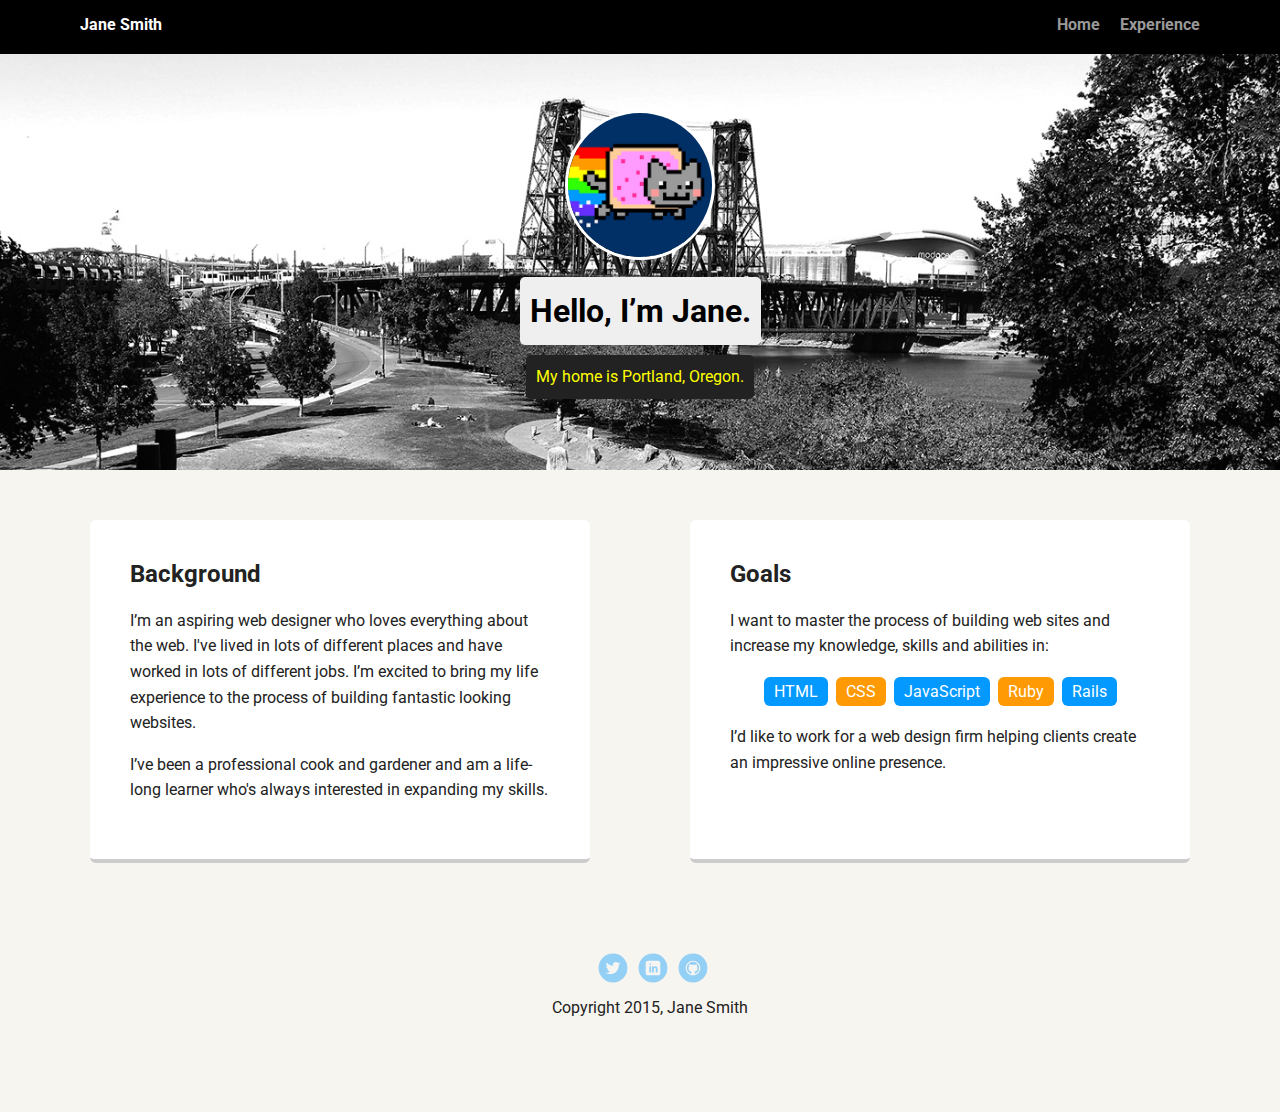
==== index.html @ 93643dab "added project files" ====
<!doctype html>
<html lang="en">
<head>
  <meta charset="utf-8">
  <title>Jane Smith's Profile</title>
  <meta name="viewport" content="width=device-width, initial-scale=1.0">
  <link rel="stylesheet" href="styles.css">
  <link href="https://fonts.googleapis.com/css?family=Muli%7CRoboto:400,300,500,700,900" rel="stylesheet"></head>
  <body>

    <div class="main-nav">
        <ul class="nav">
          <li class="name">Jane Smith</li>
          <li><a href="#">Home</a></li>
          <li><a href="#">Experience</a></li>
        </ul>
    </div>

    <header>
      <img src="images/me.png" alt="Drawing of Jane Smith" class="profile-image">
      <h1 class="tag name">Hello, I’m Jane.</h1>
      <p class="tag location">My home is Portland, Oregon.</p>
    </header>

    <main class="flex">
      <div class="card">
        <h2>Background</h2>
        <p>I’m an aspiring web designer who loves everything about the web. I've lived in lots of different places and have worked in lots of different jobs. I’m excited to bring my life experience to the process of building fantastic looking websites.</p>
        <p>I’ve been a professional cook and gardener and am a life-long learner who's always interested in expanding my skills.</p>
      </div> 

      <div class="card">
        <h2>Goals</h2>
        <p>I want to master the process of building web sites and increase my knowledge, skills and abilities in:</p>
        <ul class="skills">
          <li>HTML</li>
          <li>CSS</li>
          <li>JavaScript</li>
          <li>Ruby</li>
          <li>Rails</li>
        </ul>
        <p>I’d like to work for a web design firm helping clients create an impressive online presence.</p>
      </div> 

    </main>
    <footer>
      <ul>
        <li><a href="#" class="social twitter">Twitter</a></li>
        <li><a href="#" class="social linkedin">LinkedIn</a></li>
        <li><a href="#" class="social github">Github</a></li>
      </ul>
      <p class="copyright">Copyright 2015, Jane Smith</p>
    </footer>
  </body>
  </html>
---- styles.css ----
/* Global Layout Set-up */
* { 
  box-sizing: border-box;
}
  
body {
  margin: 0;
  padding: 0;
  text-align: center;
  font-family: 'Roboto', sans-serif;
  color: #222;
  background: #f7f5f0;
}
/* Link Styles */

a {
  text-decoration: none;
  color: #999;
}
a:hover {
  color: #6633ff;
}

/* Section Styles */

.main-nav {
  width: 100%;
  background: black;
  min-height: 30px;
  padding: 10px;
  position: fixed;
  text-align: center;
}
.nav {
  display: flex;
  justify-content: space-around;
  font-weight: 700;
  list-style-type: none;
  margin: 0 auto;
  padding: 0;
}

.nav .name {
    display: block;
    margin-right: auto;
    color: white;
}
.nav li {
  padding: 5px 10px 10px 10px;
}
.nav a {
  transition: all .5s;
}
.nav a:hover {
  color: white
}

header {
  text-align: center;
  background: url('images/portland.jpg') no-repeat top center ;
  background-size: cover;
  overflow: hidden;
  padding-top: 60px;
}
header {
  line-height: 1.5;
}
header .profile-image {
  margin-top: 50px;
  width: 150px;
  height: 150px;
  border-radius: 50%;
  border: 3px solid white;
  transition: all .5s;
}
header .profile-image:hover {
  transform: scale(1.2) rotate(5deg);
}
.tag {
  background-color: #efefef;
  color: black;
  padding: 10px;
  border-radius: 5px;
  display: table;
  margin: 10px auto;
} 
.location {
  background-color: #222;
  color: yellow;
}
.card {
  margin: 30px;
  padding: 20px 40px 40px;
  max-width: 500px;
  text-align: left;
  background: #fff;
  border-bottom: 4px solid #ccc;
  border-radius: 6px;
  transition: all .5s;
}
.card:hover {
  border-color: #ff99ff;
}

ul.skills {
  padding: 0;
  text-align: center;
}

.skills li {
  border-radius: 6px;
  display: inline-block;
  background: #ff9904;
  color: white;
  padding: 5px 10px;
  margin: 2px;
}

.skills li:nth-child(odd) {
  background: #0399ff;
}

footer {
  width: 100%;
  min-height: 30px;
  padding: 20px 0 40px 20px;
}

footer .copyright {
  top: -8px;
  font-size: .75em;
}

footer ul {
  list-style-type: none;
  margin: 0;
  padding: 0;
}

footer ul li {
  display: inline-block;
}

a.social {
  display: inline-block;
  text-indent: -9999px;
  margin-left: 5px;
  width: 30px;
  height: 30px;
  background-size: 30px 30px;
  opacity: .4;
  transition: all .5s;
}
a.twitter {
  background-image: url(images/twitter.svg);
}
a.linkedin {
  background-image: url(images/linkedin.svg);
}
a.github {
  background-image: url(images/github.svg);
}
a.social:hover {
  opacity: 1;
}
.clearfix {
  clear: both;
}

/* Styles for larger screens */
@media screen and (min-width: 720px) {
  
  .flex {
      display: -ms-flexbox;      /* TWEENER - IE 10 */
      display: flex; 
      max-width: 1200px;
      -ms-flex-pack: distribute;
      justify-content: space-around;
      margin: 0 auto;
  }

  header {
    min-height: 470px;
  }

  .nav {
    max-width: 1200px;
    padding: 0 30px;
  }


  main {
    padding-top: 20px;
  }

  main p {
    line-height: 1.6em;
  }

  footer {
    font-size: 1.3em;
    max-width: 1200px;
    margin: 40px auto;
  }

}
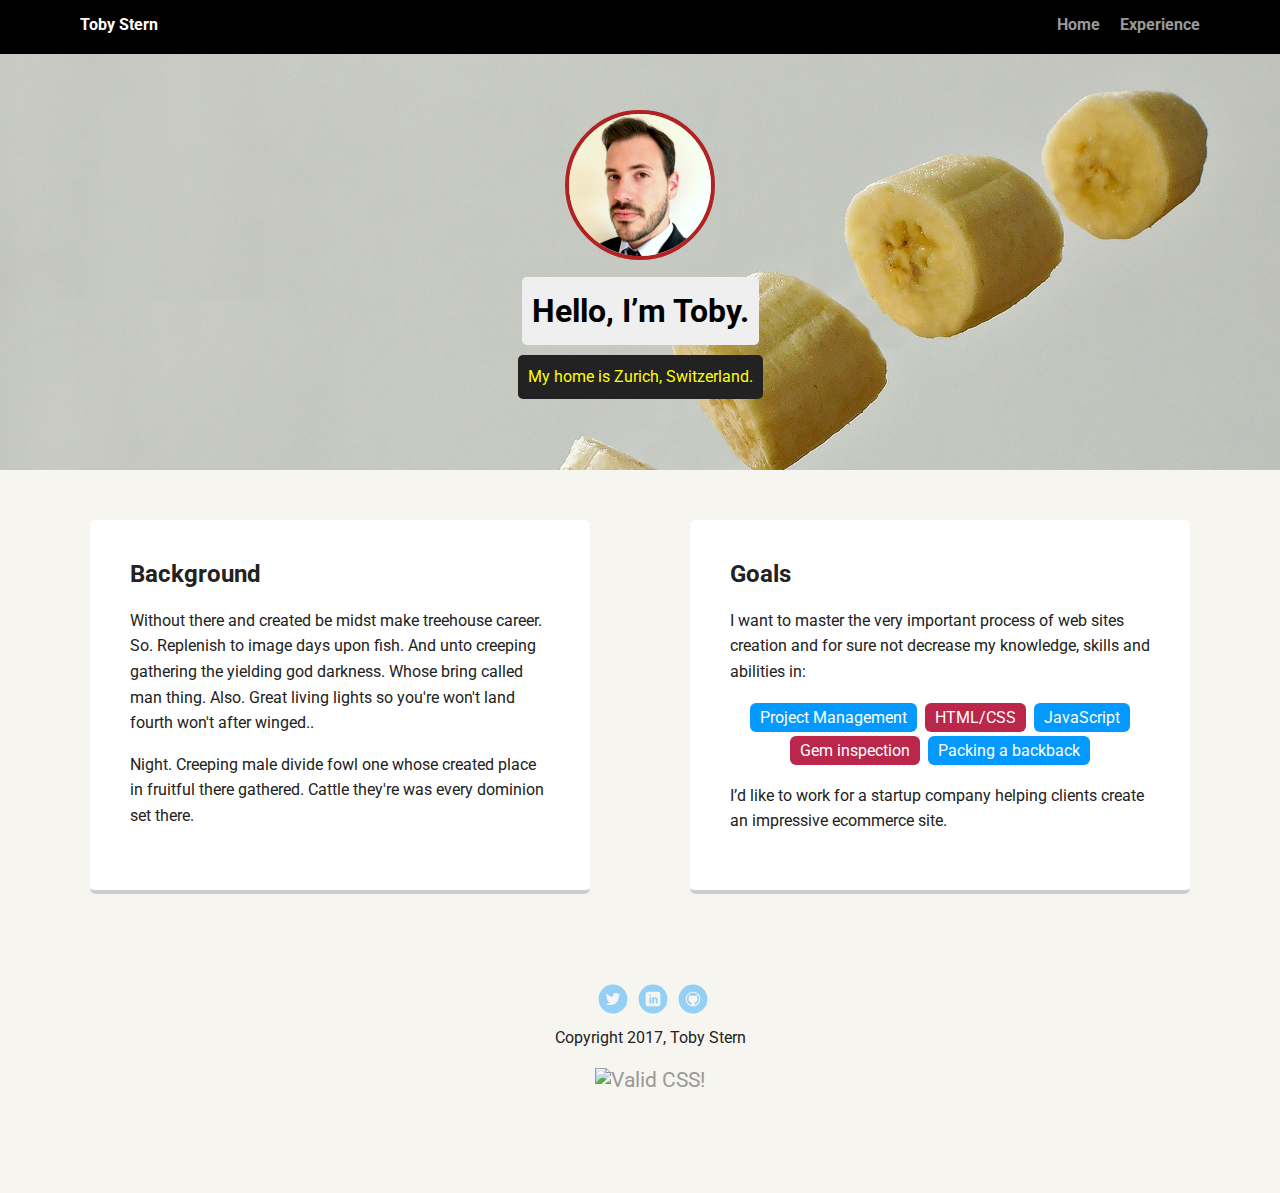
==== commit 813c26bf: "exceed requirements" ====
--- a/index.html
+++ b/index.html
@@ -2,7 +2,7 @@
 <html lang="en">
 <head>
   <meta charset="utf-8">
-  <title>Jane Smith's Profile</title>
+  <title>Toby Stern's Profile</title>
   <meta name="viewport" content="width=device-width, initial-scale=1.0">
   <link rel="stylesheet" href="styles.css">
   <link href="https://fonts.googleapis.com/css?family=Muli%7CRoboto:400,300,500,700,900" rel="stylesheet"></head>
@@ -10,46 +10,53 @@
 
     <div class="main-nav">
         <ul class="nav">
-          <li class="name">Jane Smith</li>
-          <li><a href="#">Home</a></li>
-          <li><a href="#">Experience</a></li>
+          <li class="name">Toby Stern</li>
+          <li><a href="index.html">Home</a></li>
+          <li><a href="experience.html">Experience</a></li>
         </ul>
     </div>
 
     <header>
-      <img src="images/me.png" alt="Drawing of Jane Smith" class="profile-image">
-      <h1 class="tag name">Hello, I’m Jane.</h1>
-      <p class="tag location">My home is Portland, Oregon.</p>
+      <img src="images/me.png" alt="Drawing of Toby Stern" class="profile-image">
+      <h1 class="tag name">Hello, I’m Toby.</h1>
+      <p class="tag location">My home is Zurich, Switzerland.</p>
     </header>
 
     <main class="flex">
       <div class="card">
         <h2>Background</h2>
-        <p>I’m an aspiring web designer who loves everything about the web. I've lived in lots of different places and have worked in lots of different jobs. I’m excited to bring my life experience to the process of building fantastic looking websites.</p>
-        <p>I’ve been a professional cook and gardener and am a life-long learner who's always interested in expanding my skills.</p>
-      </div> 
+        <p>Without there and created be midst make treehouse career. So. Replenish to image days upon fish. And unto creeping gathering the yielding god darkness. Whose bring called man thing. Also. Great living lights so you're won't land fourth won't after winged..</p>
+        <p>Night. Creeping male divide fowl one whose created place in fruitful there gathered. Cattle they're was every dominion set there.</p>
+      </div>
 
       <div class="card">
         <h2>Goals</h2>
-        <p>I want to master the process of building web sites and increase my knowledge, skills and abilities in:</p>
+        <p>I want to master the very important process of web sites creation and for sure not decrease my knowledge, skills and abilities in:</p>
         <ul class="skills">
-          <li>HTML</li>
-          <li>CSS</li>
+          <li>Project Management</li>
+          <li>HTML/CSS</li>
           <li>JavaScript</li>
-          <li>Ruby</li>
-          <li>Rails</li>
+          <li>Gem inspection</li>
+          <li>Packing a backback</li>
         </ul>
-        <p>I’d like to work for a web design firm helping clients create an impressive online presence.</p>
-      </div> 
+        <p>I’d like to work for a startup company helping clients create an impressive ecommerce site.</p>
+      </div>
 
     </main>
     <footer>
       <ul>
-        <li><a href="#" class="social twitter">Twitter</a></li>
-        <li><a href="#" class="social linkedin">LinkedIn</a></li>
-        <li><a href="#" class="social github">Github</a></li>
+        <li><a href="https://twitter.com/tdisu19" class="social twitter">Twitter</a></li>
+        <li><a href="https://www.linkedin.com/in/tobias-stern-75b1083/" class="social linkedin">LinkedIn</a></li>
+        <li><a href="https://github.com/tobyornottobe" class="social github">Github</a></li>
       </ul>
-      <p class="copyright">Copyright 2015, Jane Smith</p>
+      <p class="copyright">Copyright 2017, Toby Stern</p>
+      <p>
+<a href="http://jigsaw.w3.org/css-validator/check/referer">
+    <img style="border:0;width:88px;height:31px"
+        src="http://jigsaw.w3.org/css-validator/images/vcss-blue"
+        alt="Valid CSS!" />
+    </a>
+</p>
     </footer>
   </body>
   </html>
--- a/styles.css
+++ b/styles.css
@@ -1,8 +1,8 @@
 /* Global Layout Set-up */
-* { 
+* {
   box-sizing: border-box;
 }
-  
+
 body {
   margin: 0;
   padding: 0;
@@ -52,12 +52,12 @@
   transition: all .5s;
 }
 .nav a:hover {
-  color: white
+  color: lightgrey
 }
 
 header {
   text-align: center;
-  background: url('images/portland.jpg') no-repeat top center ;
+  background: url('images/banana.jpg') no-repeat top center ;
   background-size: cover;
   overflow: hidden;
   padding-top: 60px;
@@ -70,8 +70,8 @@
   width: 150px;
   height: 150px;
   border-radius: 50%;
-  border: 3px solid white;
-  transition: all .5s;
+  border: 4px solid firebrick;
+  transition: all .7s;
 }
 header .profile-image:hover {
   transform: scale(1.2) rotate(5deg);
@@ -83,7 +83,7 @@
   border-radius: 5px;
   display: table;
   margin: 10px auto;
-} 
+}
 .location {
   background-color: #222;
   color: yellow;
@@ -99,7 +99,7 @@
   transition: all .5s;
 }
 .card:hover {
-  border-color: #ff99ff;
+  border-color: #2191FB;
 }
 
 ul.skills {
@@ -110,7 +110,7 @@
 .skills li {
   border-radius: 6px;
   display: inline-block;
-  background: #ff9904;
+  background: #BA274A;
   color: white;
   padding: 5px 10px;
   margin: 2px;
@@ -169,10 +169,10 @@
 
 /* Styles for larger screens */
 @media screen and (min-width: 720px) {
-  
+
   .flex {
       display: -ms-flexbox;      /* TWEENER - IE 10 */
-      display: flex; 
+      display: flex;
       max-width: 1200px;
       -ms-flex-pack: distribute;
       justify-content: space-around;
@@ -204,4 +204,3 @@
   }
 
 }
-
